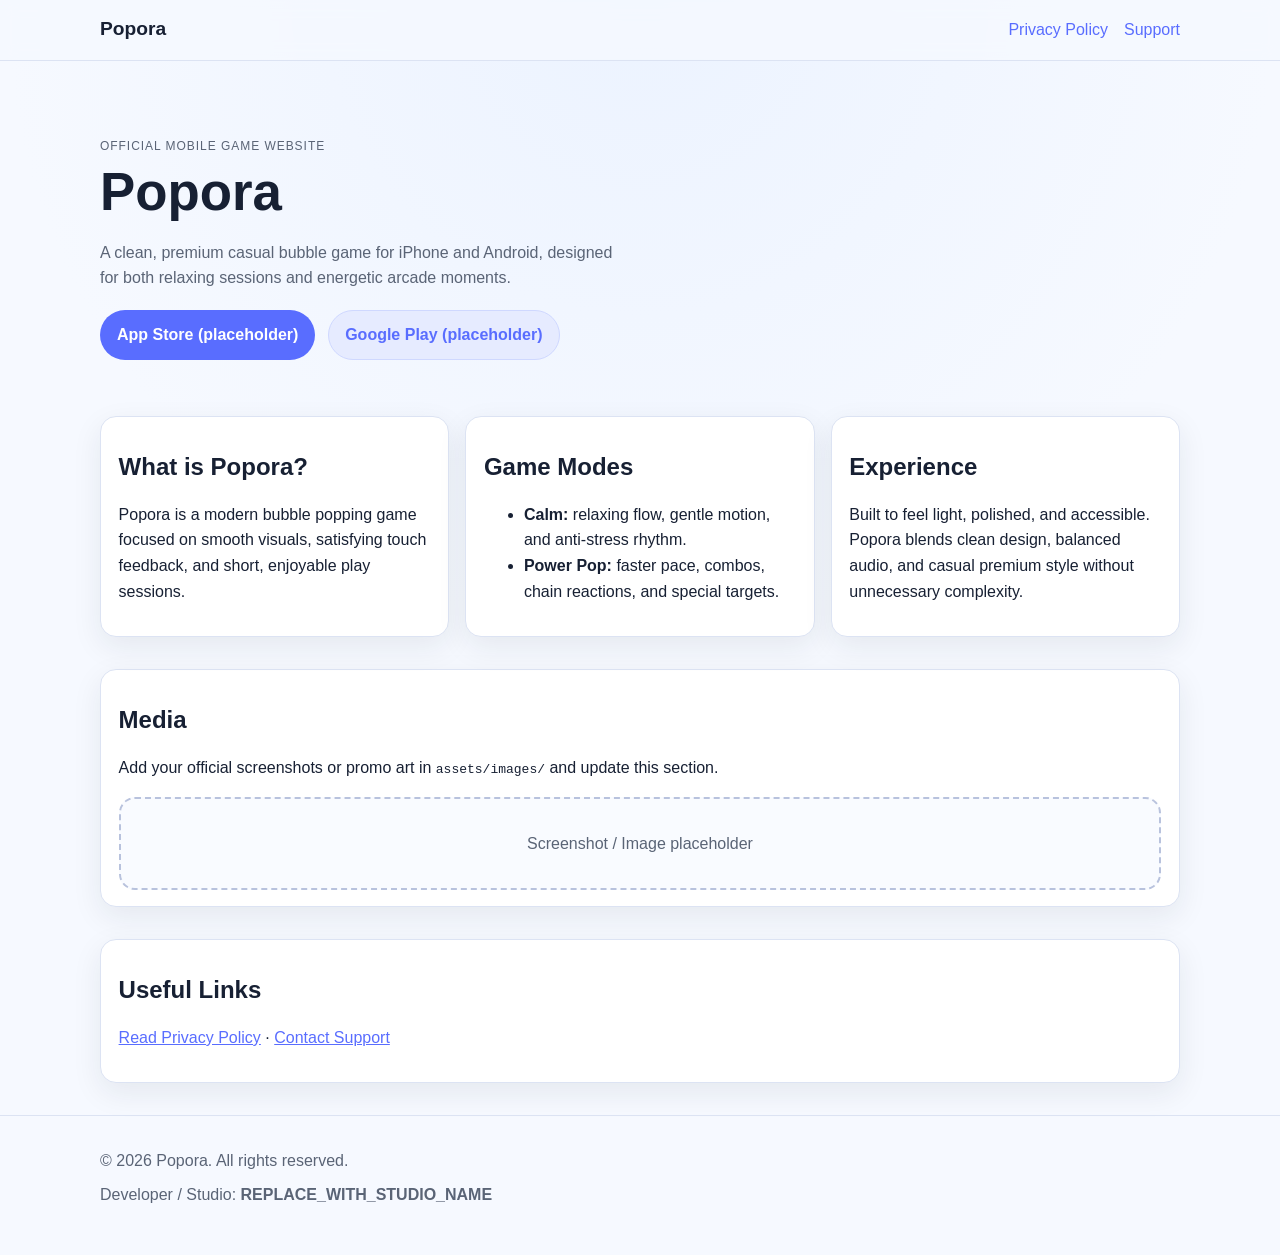
==== index.html @ c9b48313 "Initialize Popora static site for GitHub Pages" ====
<!DOCTYPE html>
<html lang="en">
  <head>
    <meta charset="UTF-8" />
    <meta name="viewport" content="width=device-width, initial-scale=1.0" />
    <meta
      name="description"
      content="Popora is a premium casual mobile bubble game with two play styles: Calm and Power Pop."
    />
    <title>Popora | Official Website</title>
    <link rel="stylesheet" href="css/styles.css" />
  </head>
  <body>
    <header class="site-header">
      <nav class="container nav">
        <a class="brand" href="index.html">Popora</a>
        <div class="nav-links">
          <a href="privacy.html">Privacy Policy</a>
          <a href="support.html">Support</a>
        </div>
      </nav>
    </header>

    <main>
      <section class="hero container">
        <p class="eyebrow">Official Mobile Game Website</p>
        <h1>Popora</h1>
        <p class="lead">
          A clean, premium casual bubble game for iPhone and Android, designed for
          both relaxing sessions and energetic arcade moments.
        </p>
        <div class="cta-row">
          <a class="button" href="https://apps.apple.com/REPLACE_WITH_APPLE_LINK" target="_blank" rel="noopener">App Store (placeholder)</a>
          <a class="button button-secondary" href="https://play.google.com/store/apps/details?id=REPLACE_WITH_ANDROID_PACKAGE" target="_blank" rel="noopener">Google Play (placeholder)</a>
        </div>
      </section>

      <section class="container card-grid" aria-label="About Popora sections">
        <article class="card">
          <h2>What is Popora?</h2>
          <p>
            Popora is a modern bubble popping game focused on smooth visuals,
            satisfying touch feedback, and short, enjoyable play sessions.
          </p>
        </article>
        <article class="card">
          <h2>Game Modes</h2>
          <ul>
            <li><strong>Calm:</strong> relaxing flow, gentle motion, and anti-stress rhythm.</li>
            <li><strong>Power Pop:</strong> faster pace, combos, chain reactions, and special targets.</li>
          </ul>
        </article>
        <article class="card">
          <h2>Experience</h2>
          <p>
            Built to feel light, polished, and accessible. Popora blends clean design,
            balanced audio, and casual premium style without unnecessary complexity.
          </p>
        </article>
      </section>

      <section class="container media-placeholder">
        <h2>Media</h2>
        <p>Add your official screenshots or promo art in <code>assets/images/</code> and update this section.</p>
        <div class="placeholder-box">Screenshot / Image placeholder</div>
      </section>

      <section class="container quick-links">
        <h2>Useful Links</h2>
        <p>
          <a href="privacy.html">Read Privacy Policy</a> ·
          <a href="support.html">Contact Support</a>
        </p>
      </section>
    </main>

    <footer class="site-footer">
      <div class="container">
        <p>© <span id="year"></span> Popora. All rights reserved.</p>
        <p class="footer-meta">Developer / Studio: <strong>REPLACE_WITH_STUDIO_NAME</strong></p>
      </div>
    </footer>

    <script src="js/main.js"></script>
  </body>
</html>
---- css/styles.css ----
:root {
  --bg: #f6f9ff;
  --surface: #ffffff;
  --text: #172033;
  --muted: #5a6476;
  --primary: #596dff;
  --primary-soft: #e6ebff;
  --border: #dce3f3;
  --radius: 16px;
  --shadow: 0 10px 30px rgba(23, 32, 51, 0.08);
}

* {
  box-sizing: border-box;
}

body {
  margin: 0;
  font-family: Inter, -apple-system, BlinkMacSystemFont, "Segoe UI", Roboto, sans-serif;
  line-height: 1.6;
  color: var(--text);
  background: radial-gradient(circle at top, #ecf3ff 0%, var(--bg) 45%);
}

a {
  color: var(--primary);
}

.container {
  width: min(1080px, 92%);
  margin: 0 auto;
}

.site-header {
  position: sticky;
  top: 0;
  backdrop-filter: blur(8px);
  background: rgba(246, 249, 255, 0.8);
  border-bottom: 1px solid var(--border);
}

.nav {
  display: flex;
  justify-content: space-between;
  align-items: center;
  padding: 0.9rem 0;
}

.brand {
  font-size: 1.2rem;
  font-weight: 700;
  text-decoration: none;
  color: var(--text);
}

.nav-links {
  display: flex;
  gap: 1rem;
}

.nav-links a {
  text-decoration: none;
  font-weight: 500;
}

.hero {
  padding: 4rem 0 2.5rem;
}

.eyebrow {
  color: var(--muted);
  text-transform: uppercase;
  letter-spacing: 0.08em;
  font-size: 0.75rem;
  margin-bottom: 0.3rem;
}

h1,
h2,
h3 {
  line-height: 1.2;
}

h1 {
  font-size: clamp(2rem, 5vw, 3.3rem);
  margin: 0;
}

.lead {
  max-width: 60ch;
  color: var(--muted);
}

.cta-row {
  display: flex;
  gap: 0.8rem;
  flex-wrap: wrap;
  margin-top: 1.2rem;
}

.button {
  display: inline-block;
  background: var(--primary);
  color: #fff;
  text-decoration: none;
  border: 1px solid transparent;
  border-radius: 999px;
  padding: 0.7rem 1rem;
  font-weight: 600;
}

.button-secondary {
  background: var(--primary-soft);
  color: var(--primary);
  border-color: #cfd8ff;
}

.card-grid {
  display: grid;
  grid-template-columns: repeat(auto-fit, minmax(220px, 1fr));
  gap: 1rem;
  margin: 1rem auto 2rem;
}

.card,
.media-placeholder,
.quick-links,
.legal-page section,
.support-page .card {
  background: var(--surface);
  border: 1px solid var(--border);
  border-radius: var(--radius);
  box-shadow: var(--shadow);
  padding: 1rem 1.1rem;
}

.media-placeholder,
.quick-links,
.legal-page,
.support-page,
.not-found {
  margin-bottom: 2rem;
}

.placeholder-box {
  border: 2px dashed #b8c2dd;
  border-radius: var(--radius);
  padding: 2rem;
  text-align: center;
  color: var(--muted);
  background: #f9fbff;
}

.site-footer {
  border-top: 1px solid var(--border);
  padding: 1rem 0 2rem;
  color: var(--muted);
}

.footer-meta {
  margin-top: -0.5rem;
}

.legal-page,
.support-page,
.not-found {
  padding-top: 2rem;
}

.not-found {
  min-height: 70vh;
  display: grid;
  place-content: center;
  text-align: center;
}

@media (max-width: 640px) {
  .nav {
    flex-direction: column;
    align-items: flex-start;
    gap: 0.4rem;
  }
}
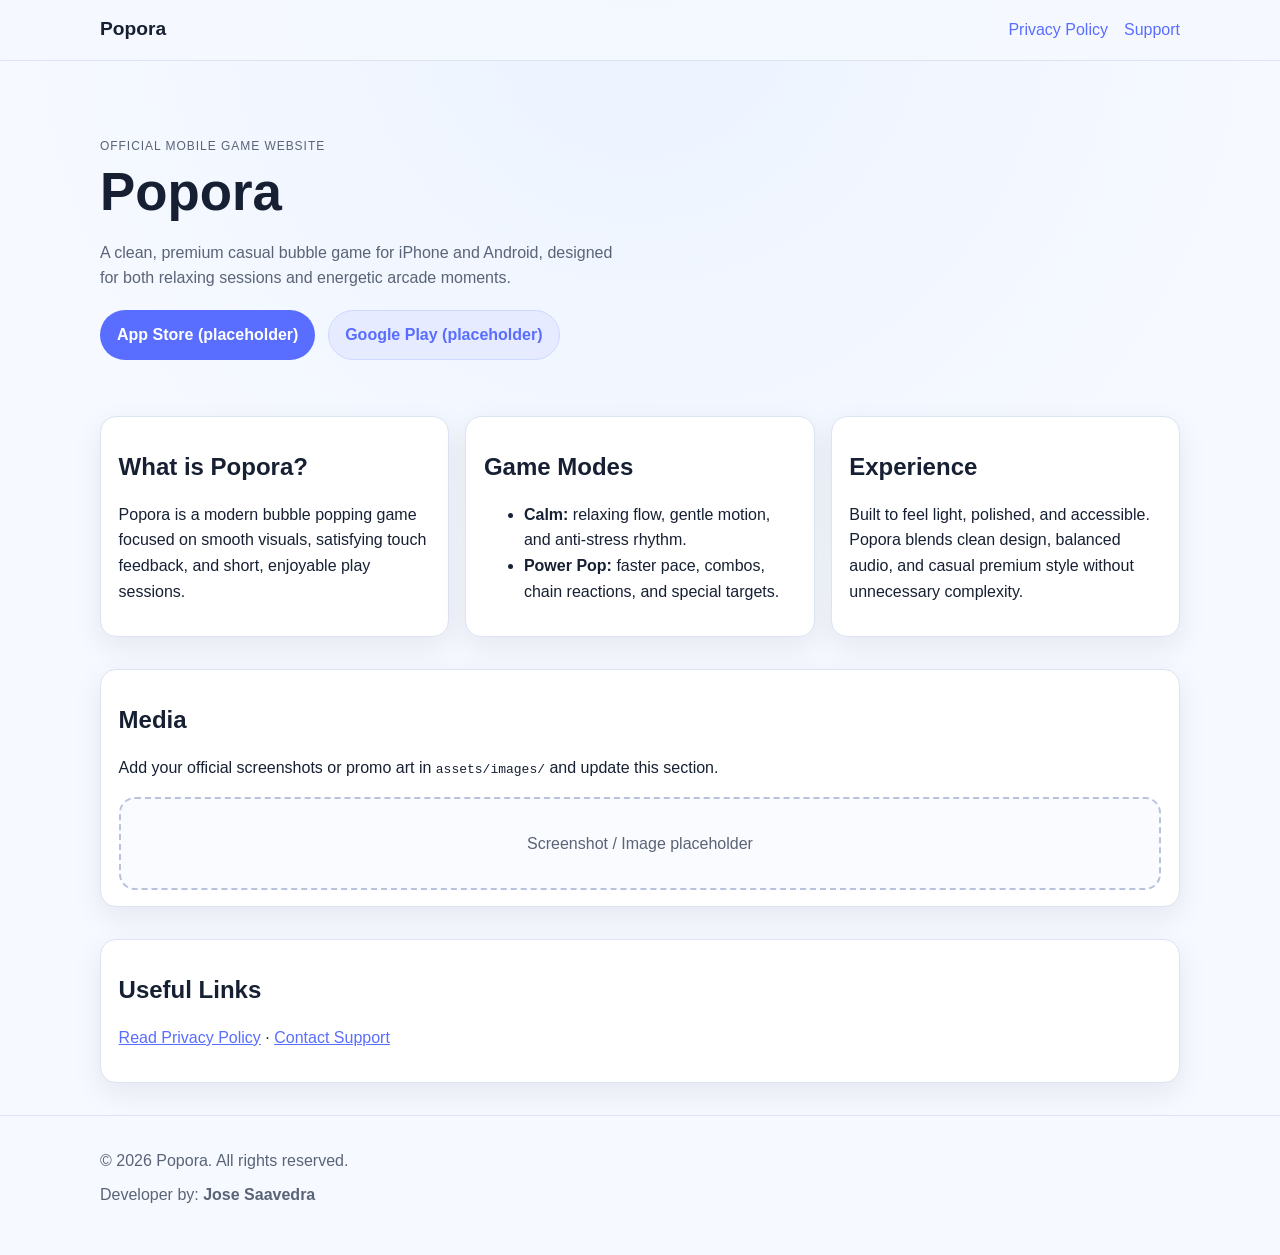
==== commit 12b66a89: "update truth data" ====
--- a/index.html
+++ b/index.html
@@ -77,7 +77,7 @@
     <footer class="site-footer">
       <div class="container">
         <p>© <span id="year"></span> Popora. All rights reserved.</p>
-        <p class="footer-meta">Developer / Studio: <strong>REPLACE_WITH_STUDIO_NAME</strong></p>
+        <p class="footer-meta">Developer by: <strong>Jose Saavedra</strong></p>
       </div>
     </footer>
 
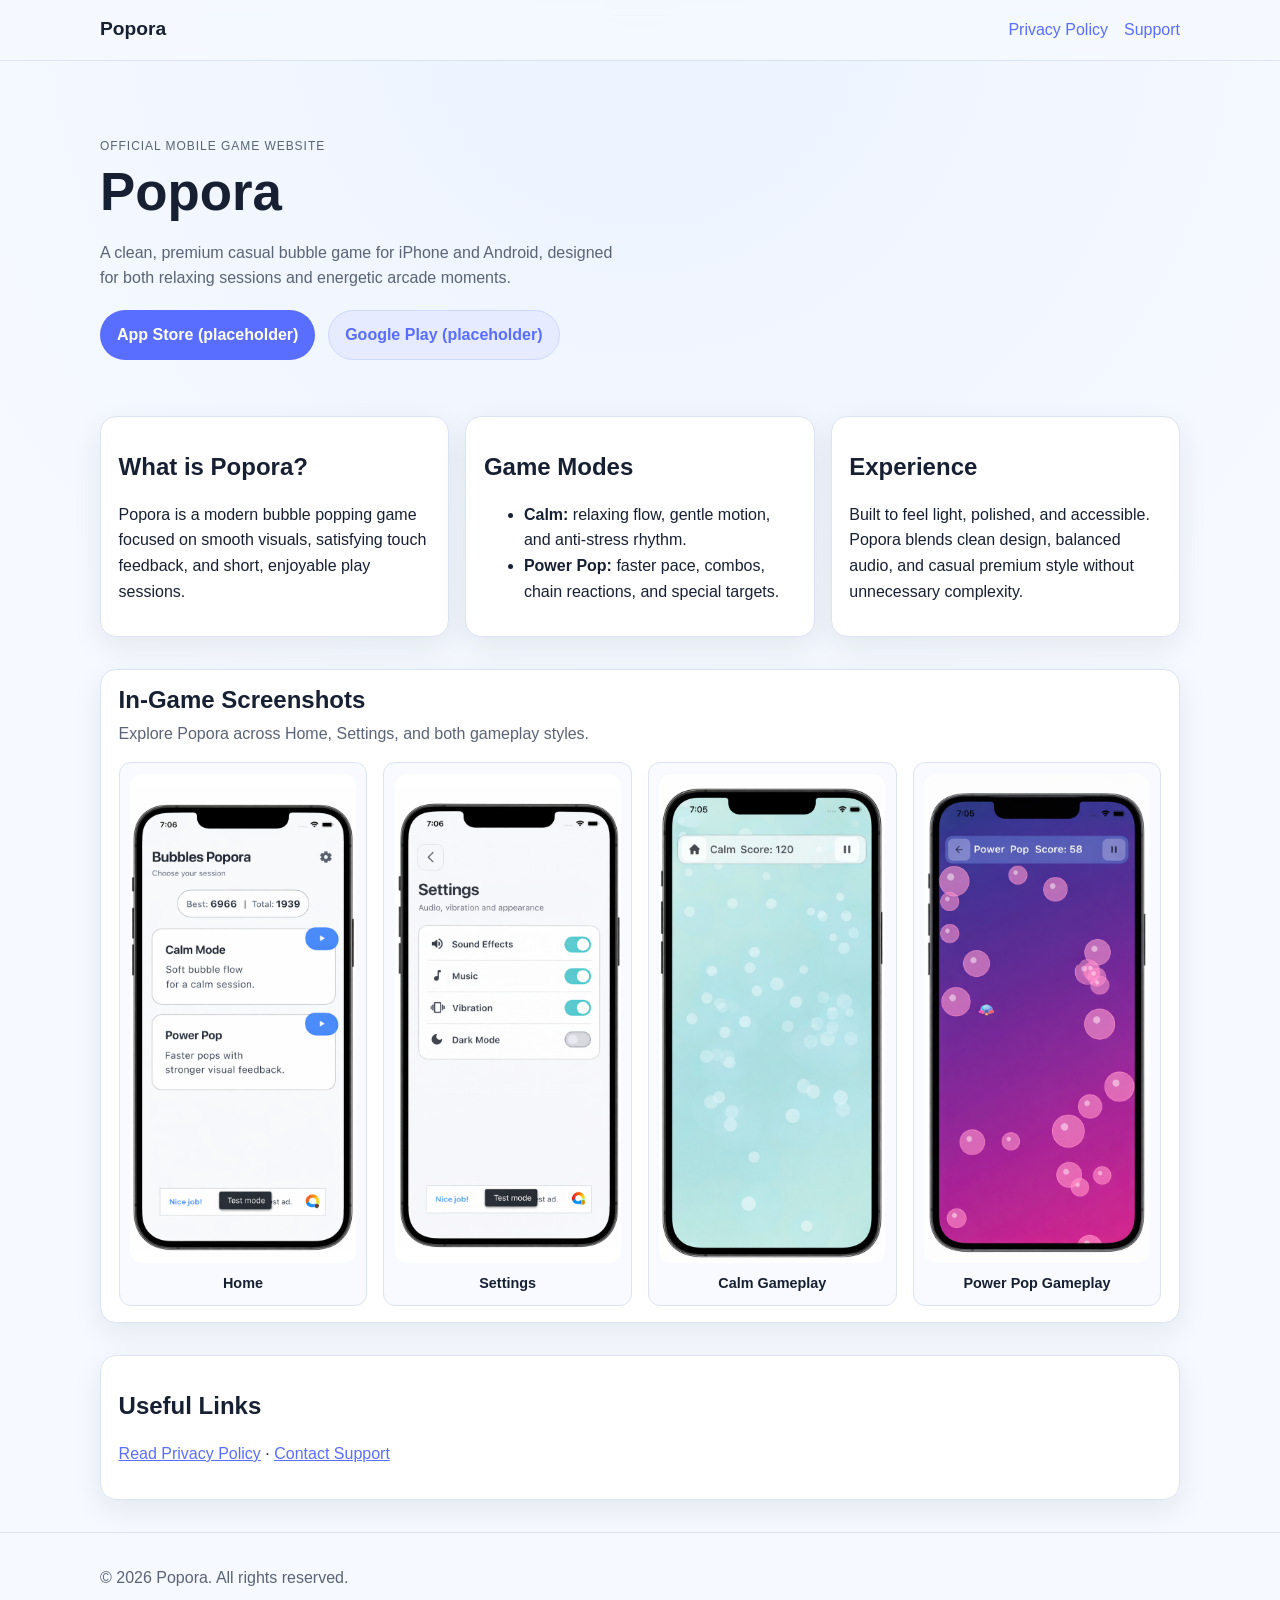
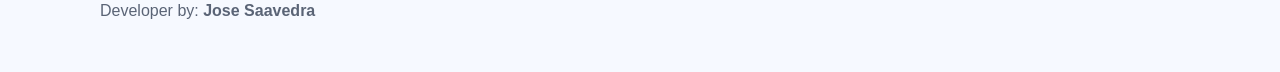
==== commit c3525b13: "Update screenshot gallery and favicon links across pages" ====
--- a/index.html
+++ b/index.html
@@ -8,6 +8,8 @@
       content="Popora is a premium casual mobile bubble game with two play styles: Calm and Power Pop."
     />
     <title>Popora | Official Website</title>
+    <link rel="icon" href="assets/icons/favicon.svg" type="image/svg+xml" />
+    <link rel="shortcut icon" href="assets/icons/favicon.svg" type="image/svg+xml" />
     <link rel="stylesheet" href="css/styles.css" />
   </head>
   <body>
@@ -59,10 +61,29 @@
         </article>
       </section>
 
-      <section class="container media-placeholder">
-        <h2>Media</h2>
-        <p>Add your official screenshots or promo art in <code>assets/images/</code> and update this section.</p>
-        <div class="placeholder-box">Screenshot / Image placeholder</div>
+      <section class="container screenshots" aria-label="Popora screenshots">
+        <div class="section-heading">
+          <h2>In-Game Screenshots</h2>
+          <p>Explore Popora across Home, Settings, and both gameplay styles.</p>
+        </div>
+        <div class="screenshot-grid">
+          <figure class="screenshot-card">
+            <img src="assets/images/home-1290x2796.png" alt="Popora home screen" loading="lazy" />
+            <figcaption>Home</figcaption>
+          </figure>
+          <figure class="screenshot-card">
+            <img src="assets/images/settings-1290x2796.png" alt="Popora settings screen" loading="lazy" />
+            <figcaption>Settings</figcaption>
+          </figure>
+          <figure class="screenshot-card">
+            <img src="assets/images/game-calm-1290x2796.png" alt="Popora calm gameplay mode" loading="lazy" />
+            <figcaption>Calm Gameplay</figcaption>
+          </figure>
+          <figure class="screenshot-card">
+            <img src="assets/images/game-power-pop-1290x2796.png" alt="Popora power pop gameplay mode" loading="lazy" />
+            <figcaption>Power Pop Gameplay</figcaption>
+          </figure>
+        </div>
       </section>
 
       <section class="container quick-links">
--- a/css/styles.css
+++ b/css/styles.css
@@ -123,7 +123,7 @@
 }
 
 .card,
-.media-placeholder,
+.screenshots,
 .quick-links,
 .legal-page section,
 .support-page .card {
@@ -134,7 +134,7 @@
   padding: 1rem 1.1rem;
 }
 
-.media-placeholder,
+.screenshots,
 .quick-links,
 .legal-page,
 .support-page,
@@ -142,13 +142,48 @@
   margin-bottom: 2rem;
 }
 
-.placeholder-box {
-  border: 2px dashed #b8c2dd;
-  border-radius: var(--radius);
-  padding: 2rem;
+.section-heading {
+  margin-bottom: 1rem;
+}
+
+.section-heading h2 {
+  margin: 0 0 0.35rem;
+}
+
+.section-heading p {
+  margin: 0;
+  color: var(--muted);
+}
+
+.screenshot-grid {
+  display: grid;
+  grid-template-columns: repeat(auto-fit, minmax(200px, 1fr));
+  gap: 1rem;
+}
+
+.screenshot-card {
+  margin: 0;
+  background: #f8faff;
+  border: 1px solid var(--border);
+  border-radius: calc(var(--radius) - 4px);
+  padding: 0.65rem;
+}
+
+.screenshot-card img {
+  width: 100%;
+  height: auto;
+  aspect-ratio: 1290 / 2796;
+  object-fit: cover;
+  border-radius: 12px;
+  display: block;
+}
+
+.screenshot-card figcaption {
+  margin-top: 0.55rem;
+  font-size: 0.9rem;
+  font-weight: 600;
+  color: var(--text);
   text-align: center;
-  color: var(--muted);
-  background: #f9fbff;
 }
 
 .site-footer {
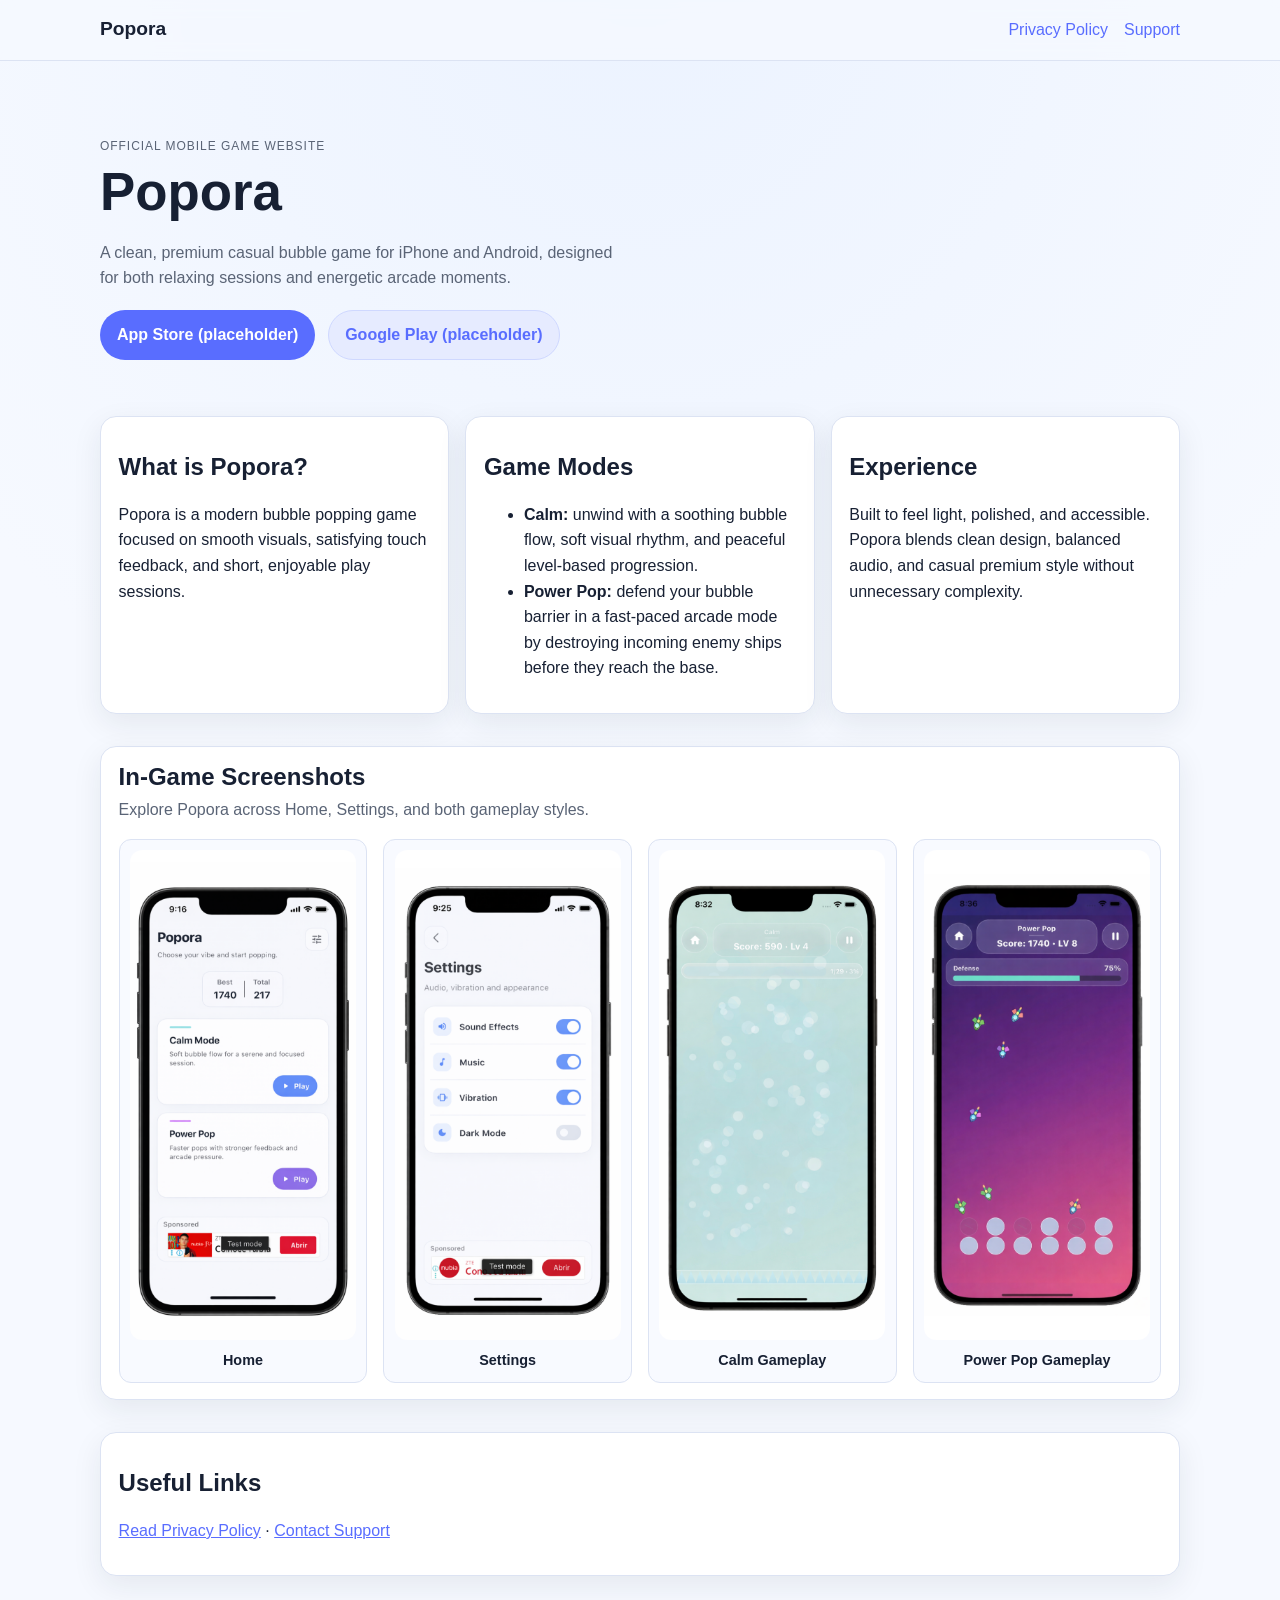
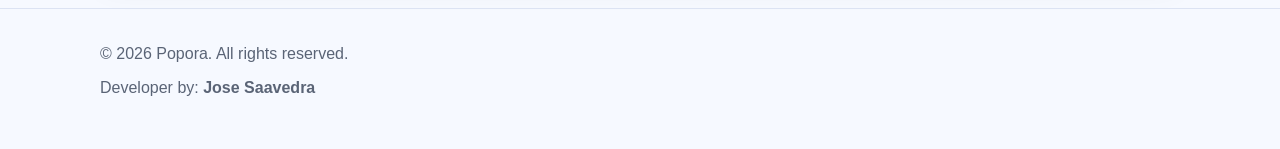
==== commit ee83c48f: "update game" ====
--- a/index.html
+++ b/index.html
@@ -48,8 +48,8 @@
         <article class="card">
           <h2>Game Modes</h2>
           <ul>
-            <li><strong>Calm:</strong> relaxing flow, gentle motion, and anti-stress rhythm.</li>
-            <li><strong>Power Pop:</strong> faster pace, combos, chain reactions, and special targets.</li>
+            <li><strong>Calm:</strong> unwind with a soothing bubble flow, soft visual rhythm, and peaceful level-based progression.</li>
+            <li><strong>Power Pop:</strong> defend your bubble barrier in a fast-paced arcade mode by destroying incoming enemy ships before they reach the base.</li>
           </ul>
         </article>
         <article class="card">
